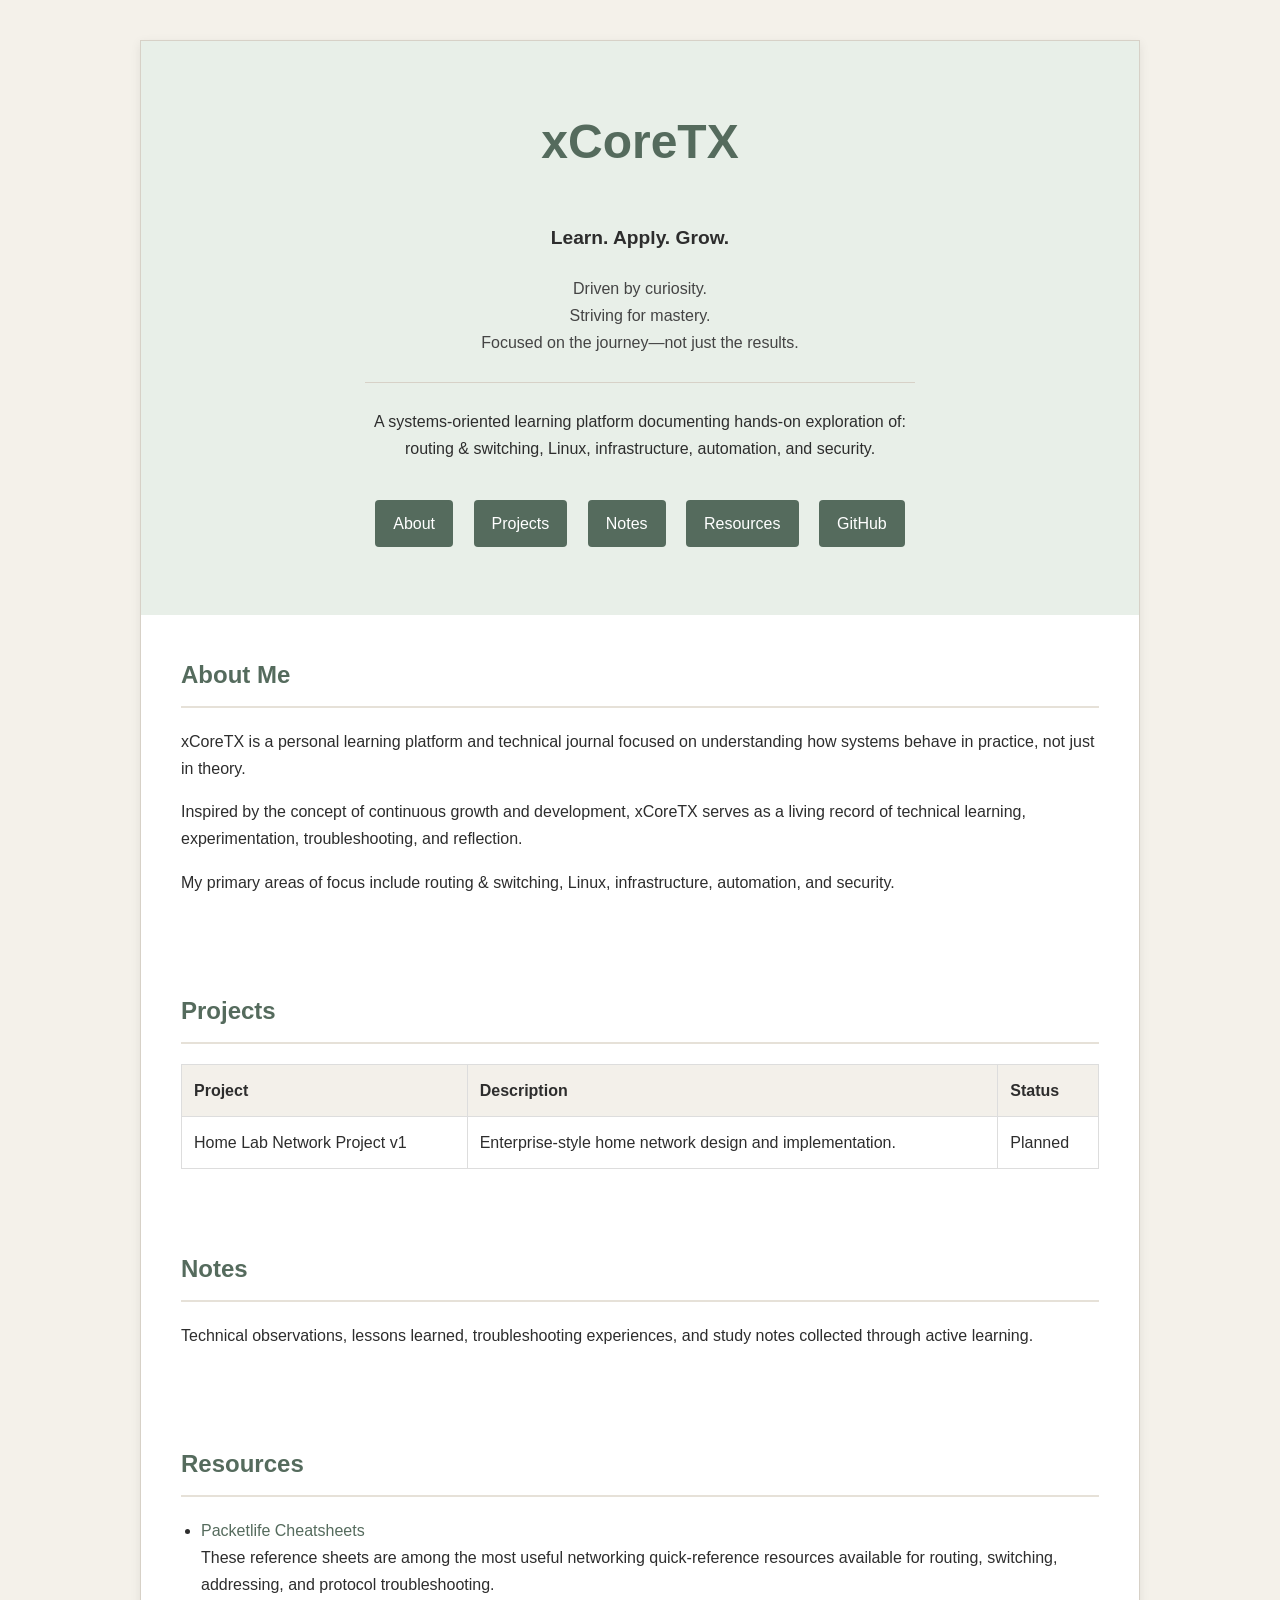
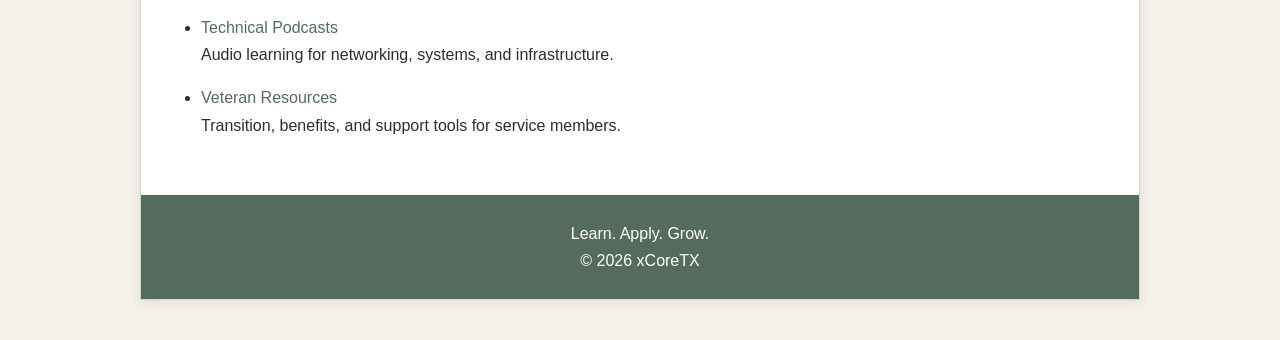
==== index.html @ 454d11e1 "Update index.html Added packetlife-cheatsheets.html" ====
<!DOCTYPE html>
<html lang="en">
<head>
  <meta charset="UTF-8">
  <meta name="viewport" content="width=device-width, initial-scale=1.0">
  
  <title>xCoreTX</title>

  <link rel="stylesheet" href="./assets/styles.css">
</head>

<body>

  <div class="container">

    <!-- HERO -->

    <section id="hero">

      <h1>xCoreTX</h1>

      <p class="tagline">Learn. Apply. Grow.</p>

      
      <div class="motto">
        Driven by curiosity.<br>
        Striving for mastery.<br>
        Focused on the journey&mdash;not just the results.
      </div>

      <hr class="hero-divider">

      <p class="mission">
        A systems-oriented learning platform documenting
        hands-on exploration of:<br>
        routing & switching, Linux, infrastructure, automation, and security.
      </p>

      <div class="nav-buttons">
        <a href="#about">About</a>
        <a href="#projects">Projects</a>
        <a href="#notes">Notes</a>
        <a href="#resources">Resources</a>
        <a href="https://github.com/xcoretx" target="_blank" rel="noopener noreferrer">GitHub</a>
      </div>
    
    </section>

    <!-- ABOUT -->

    <section id="about">
      
      <h2>About Me</h2>

      <p>
        xCoreTX is a personal learning platform and technical journal
        focused on understanding how systems behave in practice,
        not just in theory.
      </p>

      <p>
        Inspired by the concept of continuous growth and development,
        xCoreTX serves as a living record of technical learning,
        experimentation, troubleshooting, and reflection.
      </p>

      <p>
        My primary areas of focus include routing & switching, Linux,
        infrastructure, automation, and security.
      </p>
    
    </section>

    <!-- PROJECTS -->

    <section id="projects">

      <h2>Projects</h2>

      <table class="projects-table">

        <tr>
          <th>Project</th>
          <th>Description</th>
          <th>Status</th>
        </tr>

        <tr>
          <td>Home Lab Network Project v1</td>
          <td>Enterprise-style home network design and implementation.</td>
          <td>Planned</td>
        </tr>
        
      </table>
    
    </section>

    <!-- NOTES -->

    <section id="notes">

      <h2>Notes</h2>

      <p>
        Technical observations, lessons learned, troubleshooting
        experiences, and study notes collected through active learning.
      </p>
      <!--
      <ul>
        <li>CCNP Enterprise Studies</li>
        <li>Linux Administration Notes</li>
        <li>Networking Concepts</li>
        <li>Automation Experiments</li>
        <li>Security Fundamentals</li>
      </ul>
      -->
      
    </section>

    <!-- RESOURCES -->

    <section id="resources">

      <h2>Resources</h2>

      <ul>
        
        <!-- PACKETLIFE CHEAT SHEETS -->
        <li>
          <p>
            <a href="./resources/packetlife-cheatsheets.html">
              Packetlife Cheatsheets
            </a>
            <br>
            These reference sheets are among the most useful networking quick-reference
            resources available for routing, switching, addressing, and protocol troubleshooting.
          </p>
        </li>
        
        <!-- TECHNICAL PODCASTS -->
        <li>
          <p>
            <a href="./resources/technical-podcasts.html">
              Technical Podcasts
            </a>
            <br>
            Audio learning for networking, systems, and infrastructure.
          </p>
        </li>

        <!-- VETERAN RESOURCES -->        
        <li>
          <p>
            <a href="./resources/veteran-resources.html">
              Veteran Resources
            </a>
            <br>
            Transition, benefits, and support tools for service members.
          </p>
        </li>

      </ul>
    
    </section>

    <!-- FOOTER -->

    <footer>

      Learn. Apply. Grow.<br>
      &copy; 2026 xCoreTX
    
    </footer>
  
  </div>

</body>
</html>
---- assets/styles.css ----
/* ==========================
xCoreTX Global Styles
Shared System Stylesheet
========================== */

/* Base Reset */

* {
  box-sizing: border-box;
}

body {
  margin: 0;
  padding: 40px;
  font-family: "Helvetica Neue", Arial, sans-serif;
  line-height: 1.7;
  background-color: #F4F1EA;
  color: #2D2D2D;
}

/* ==========================
Layout Container
========================== */

.container {
  max-width: 1000px;
  margin: auto;
  background: #FFFFFF;
  border: 1px solid #D7D1C7;
  box-shadow: 0 3px 10px rgba(0,0,0,0.08);
  overflow: hidden;
}

/* ==========================
Sections
========================== */

section {
  padding: 40px;
}

/* ==========================
Typography
========================== */

h1,
h2,
h3 {
  margin-top: 0;
}

h1 {
  font-size: 3rem;
  color: #556B5D;
}

h2 {
  color: #556B5D;
  border-bottom: 2px solid #E6E1D8;
  padding-bottom: 10px;
}

p {
  margin-bottom: 15px;
}

/* ==========================
Links
========================== */

a {
  color: #556B5D;
  text-decoration: none;
}

a:hover {
  text-decoration: underline;
}

/* ==========================
Homepage Hero
========================== */

#hero {
  text-align: center;
  background: #E8EFE8;
  padding: 60px 40px;
}

.tagline {
  font-size: 1.2rem;
  font-weight: bold;
}

.motto {
  margin-top: 20px;
  color: #444;
}

.hero-divider {
  width: 60%;
  margin: 25px auto;
  border: 0;
  border-top: 1px solid #D7D1C7;
}

.mission {
  max-width: 800px;
  margin: 25px auto 0 auto;
  text-align: center;
}

/* ==========================
Internal Page Header
========================== */

.page-header {
  text-align: center;
  background: #E8EFE8;
  padding: 50px 40px;
  border-bottom: 1px solid #D7D1C7;
}

.page-header h1 {
  margin-bottom: 10px;
}

.page-header p {
  margin-bottom: 15px;
  color: #444;
}

/* ==========================
Navigation Buttons
========================== */

.nav-buttons {
  margin-top: 30px;
}

.nav-buttons a {
  display: inline-block;
  margin: 8px;
  padding: 10px 18px;
  background: #556B5D;
  color: white;
  border-radius: 4px;
}

.nav-buttons a:hover {
  background: #425448;
  text-decoration: none;
}

/* ==========================
Back Navigation
========================== */

.back {
  margin-top: 20px;
}

.back a {
  font-weight: bold;
  font-size: 0.95rem;
}

/* ==========================
Resource Cards
========================== */

.resource-card {
  margin-bottom: 20px;
  padding: 15px;
  border-left: 3px solid #556B5D;
  background: #FAFAF7;
}

.resource-card a {
  font-weight: bold;
  color: #2D3A33;
}

.resource-card p {
  margin: 5px 0 0 0;
  color: #555;
}

/* ==========================
Projects Table
========================== */

.projects-table {
  width: 100%;
  border-collapse: collapse;
}

.projects-table th,
.projects-table td {
  border: 1px solid #DDD;
  padding: 12px;
  text-align: left;
}

.projects-table th {
  background: #F3F0EA;
}

/* ==========================
Lists
========================== */

ul {
  padding-left: 20px;
}

/* ==========================
Footer
========================== */

footer {
  text-align: center;
  background: #556B5D;
  color: white;
  padding: 25px;
}

/* ==========================
Mobile
========================== */

@media (max-width: 768px) {

  body {
    padding: 15px;
  }

  section {
    padding: 30px;
  }

  h1 {
    font-size: 2.2rem;
  }

  .nav-buttons a {
    display: block;
    margin: 10px auto;
    max-width: 200px;
  }

}
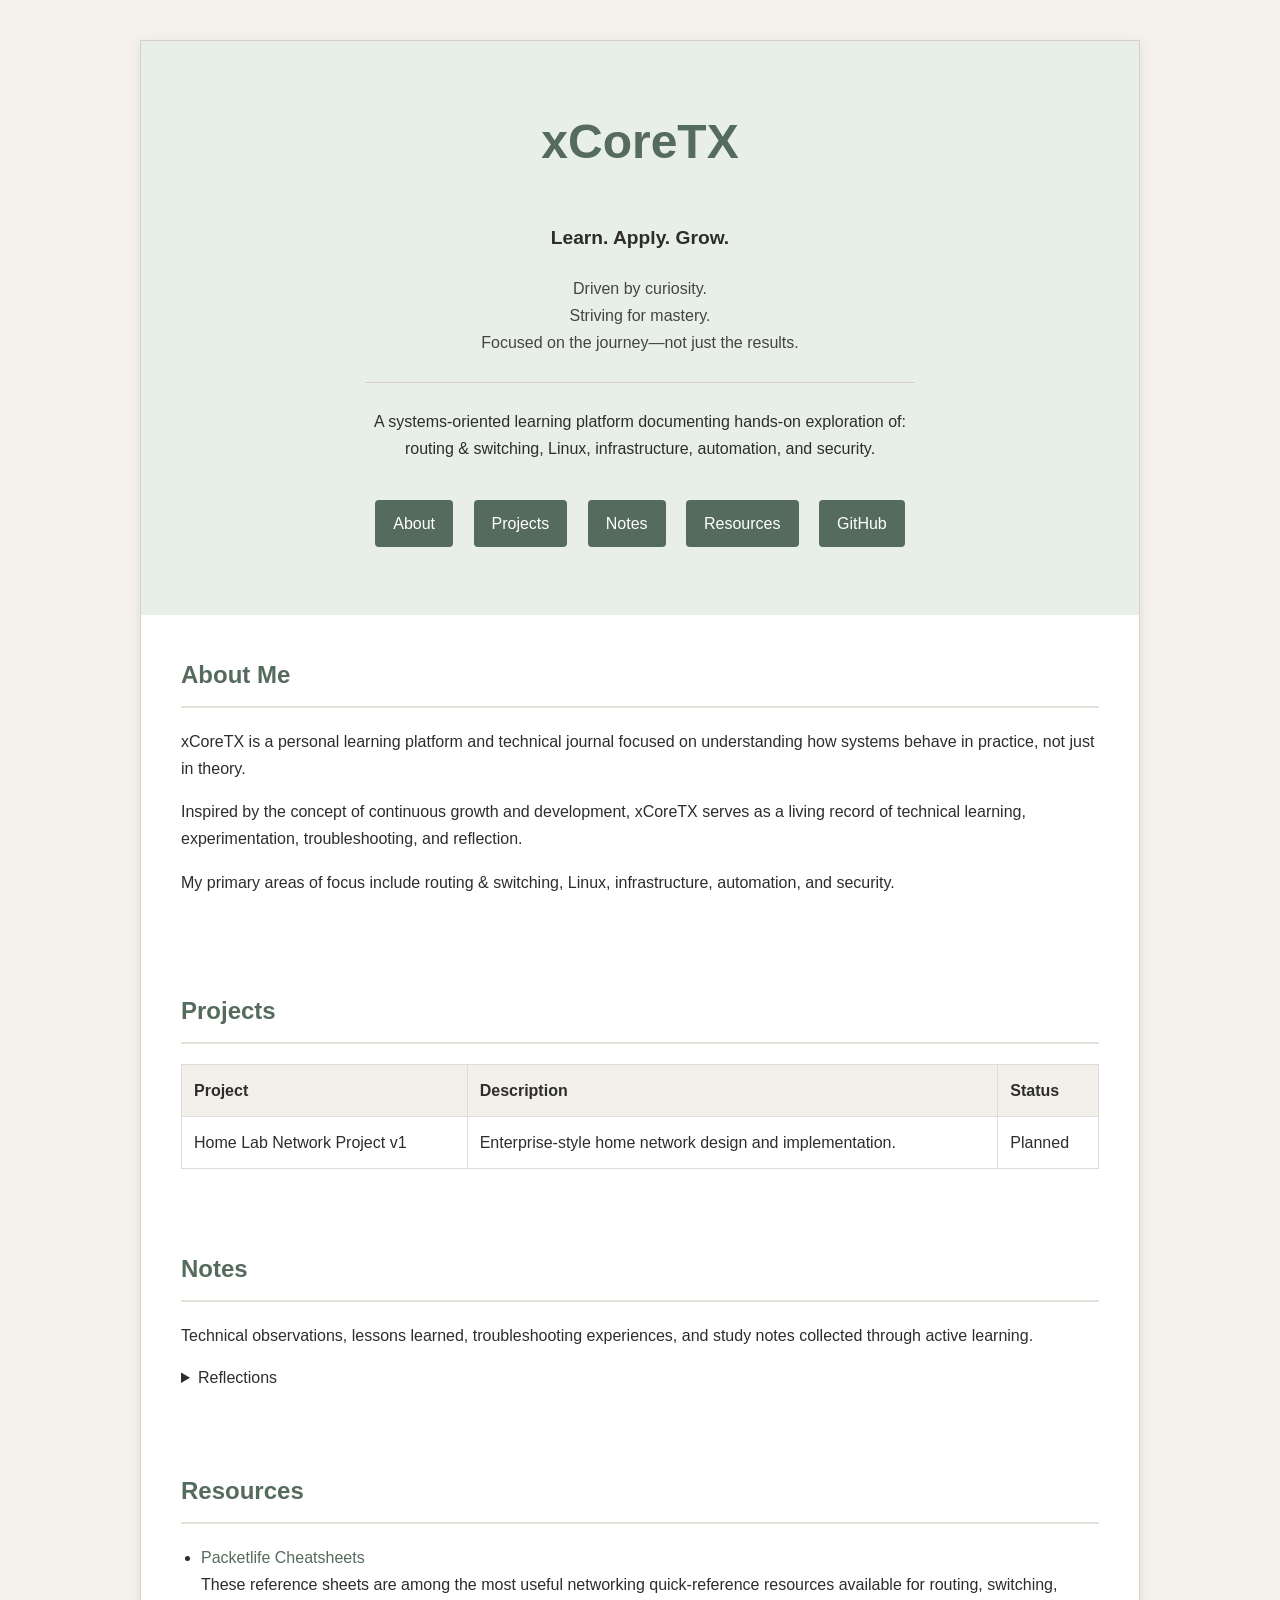
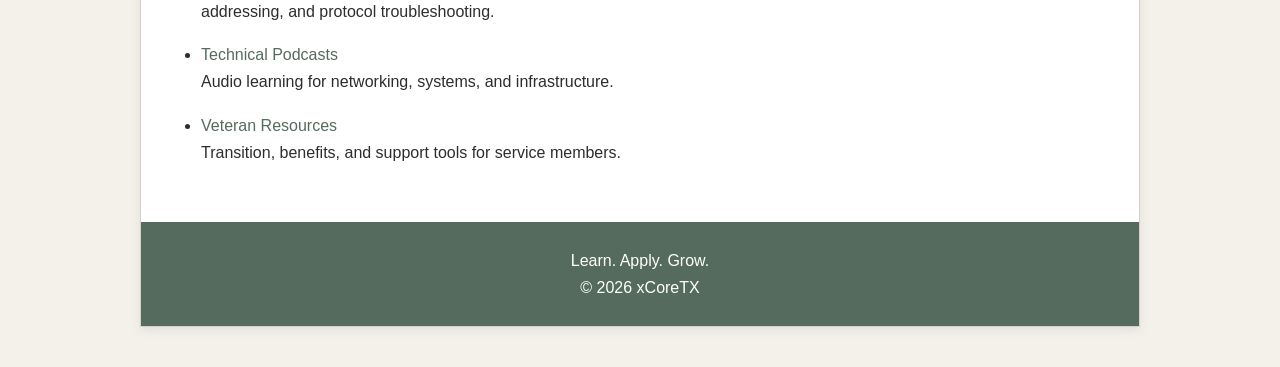
==== commit 0134df28: "Update index.html Added Reflections section to Notes." ====
--- a/index.html
+++ b/index.html
@@ -105,6 +105,18 @@
         Technical observations, lessons learned, troubleshooting
         experiences, and study notes collected through active learning.
       </p>
+
+      <details>
+        <summary>Reflections</summary>
+        <ul>
+          <li>
+            <a href="./notes/reflections/personal-audit.html">
+              Personal Audit
+            </a>
+          </li>
+        </ul>
+      </details>
+      
       <!--
       <ul>
         <li>CCNP Enterprise Studies</li>
--- a/assets/styles.css
+++ b/assets/styles.css
@@ -226,6 +226,20 @@
 }
 
 /* ==========================
+Footer Links
+========================== */
+
+footer a {
+  color: white;
+  font-weight: bold;
+}
+
+footer a:hover {
+  color: #F4F1EA;
+  text-decoration: underline;
+}
+
+/* ==========================
 Mobile
 ========================== */
 
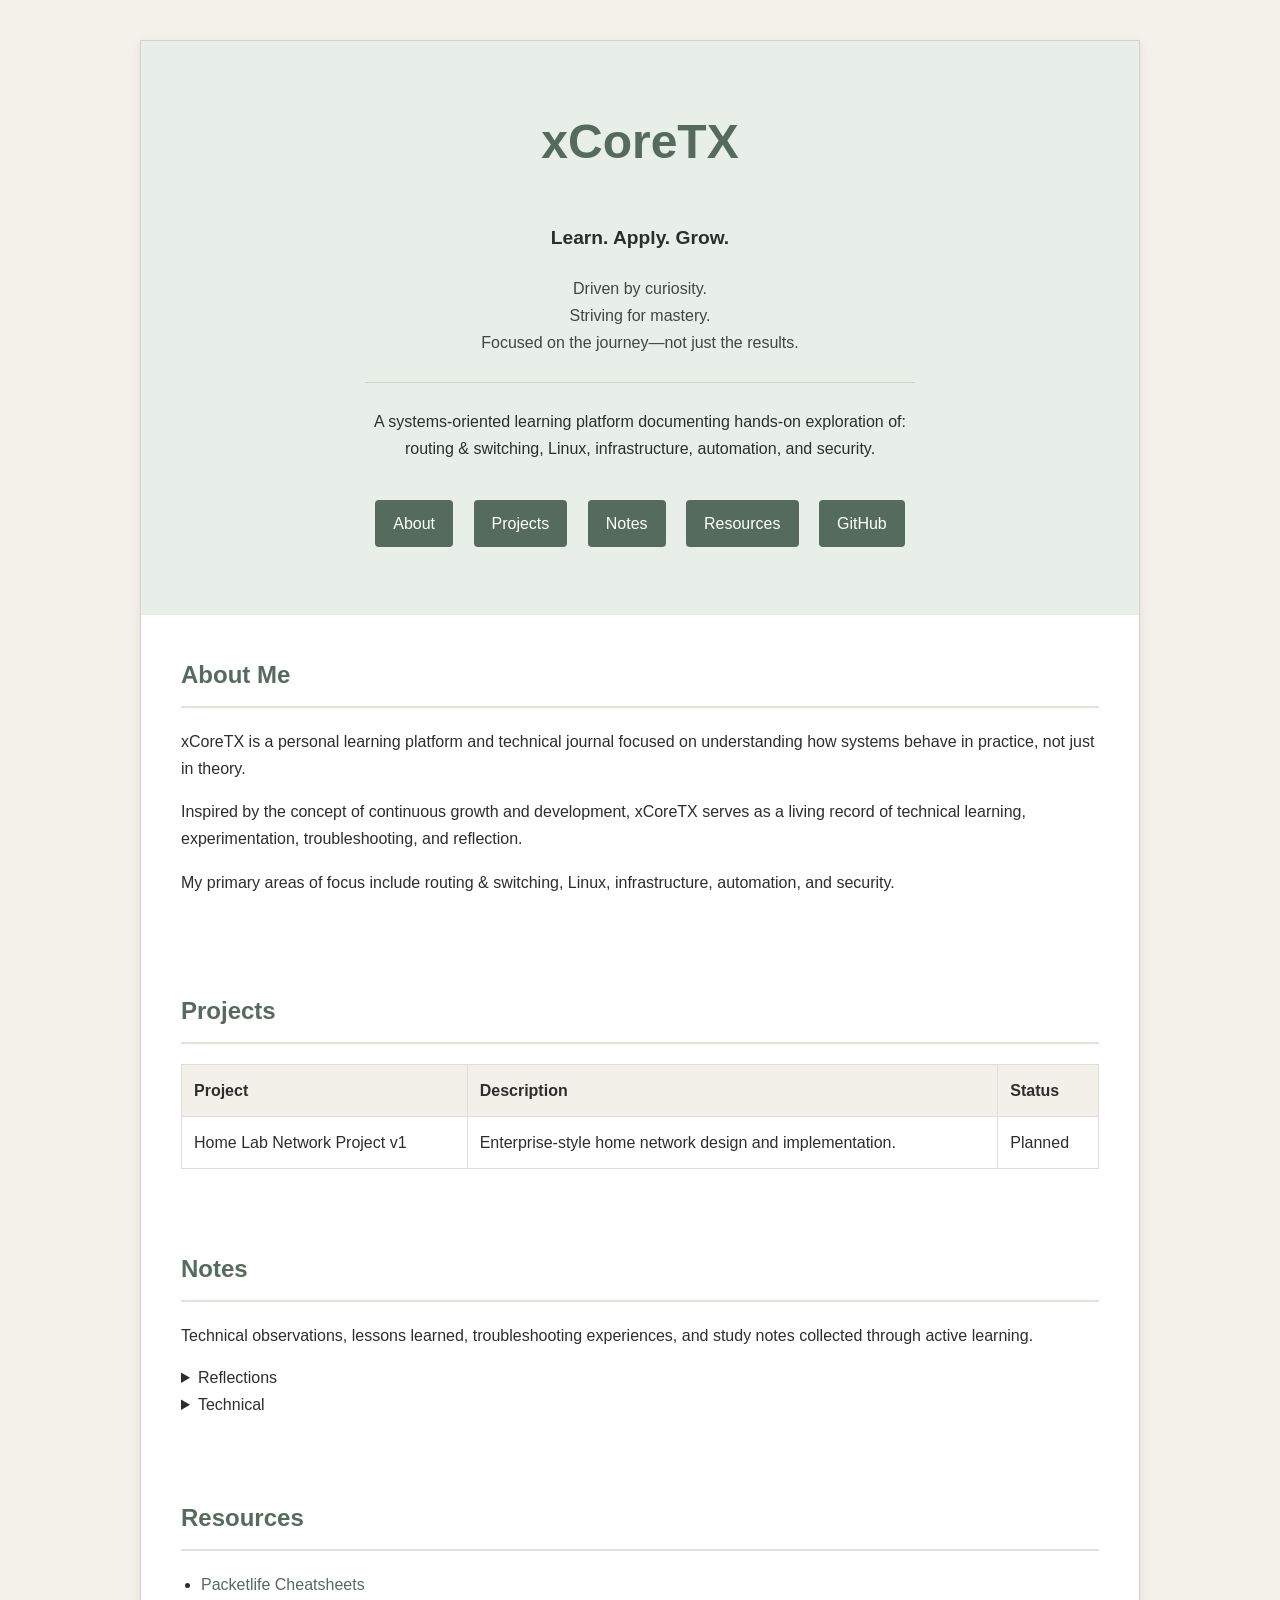
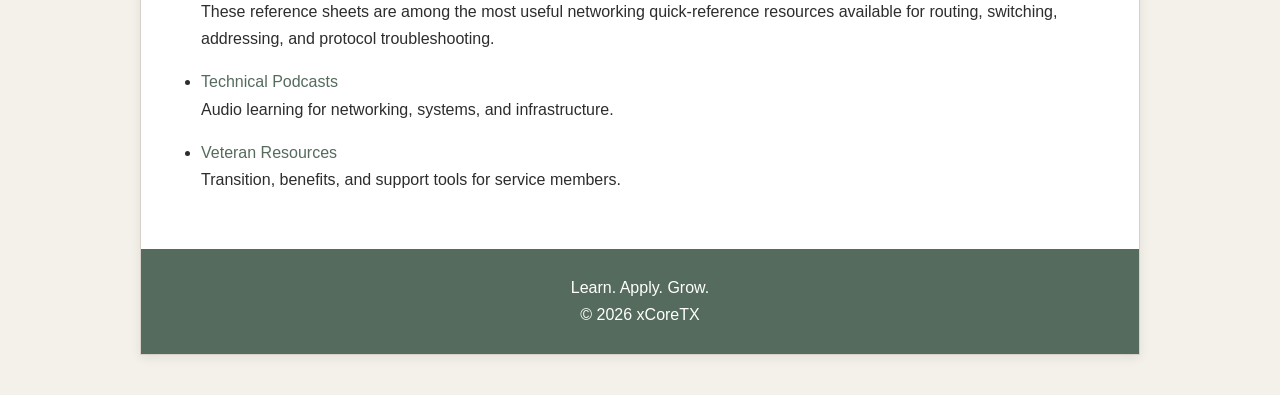
==== commit 692cab99: "Update index.html Added Technical to Notes section." ====
--- a/index.html
+++ b/index.html
@@ -106,17 +106,26 @@
         experiences, and study notes collected through active learning.
       </p>
 
+      <!-- REFLECTIONS -->
       <details>
         <summary>Reflections</summary>
         <ul>
           <li>
-            <a href="./notes/reflections/personal-audit.html">
-              Personal Audit
-            </a>
+            <a href="./notes/reflections/annual-self-assessment.html">Annual Self-Assessment</a>
           </li>
         </ul>
       </details>
-      
+
+      <!-- TECHNICAL -->
+      <details>
+        <summary>Technical</summary>
+        <ul>
+          <li>
+            <a href="./notes/technical/dns-cloudflare.html">DNS Filtering with Cloudflare 1.1.1.1</a>
+          </li>
+        </ul>
+      </details>
+
       <!--
       <ul>
         <li>CCNP Enterprise Studies</li>
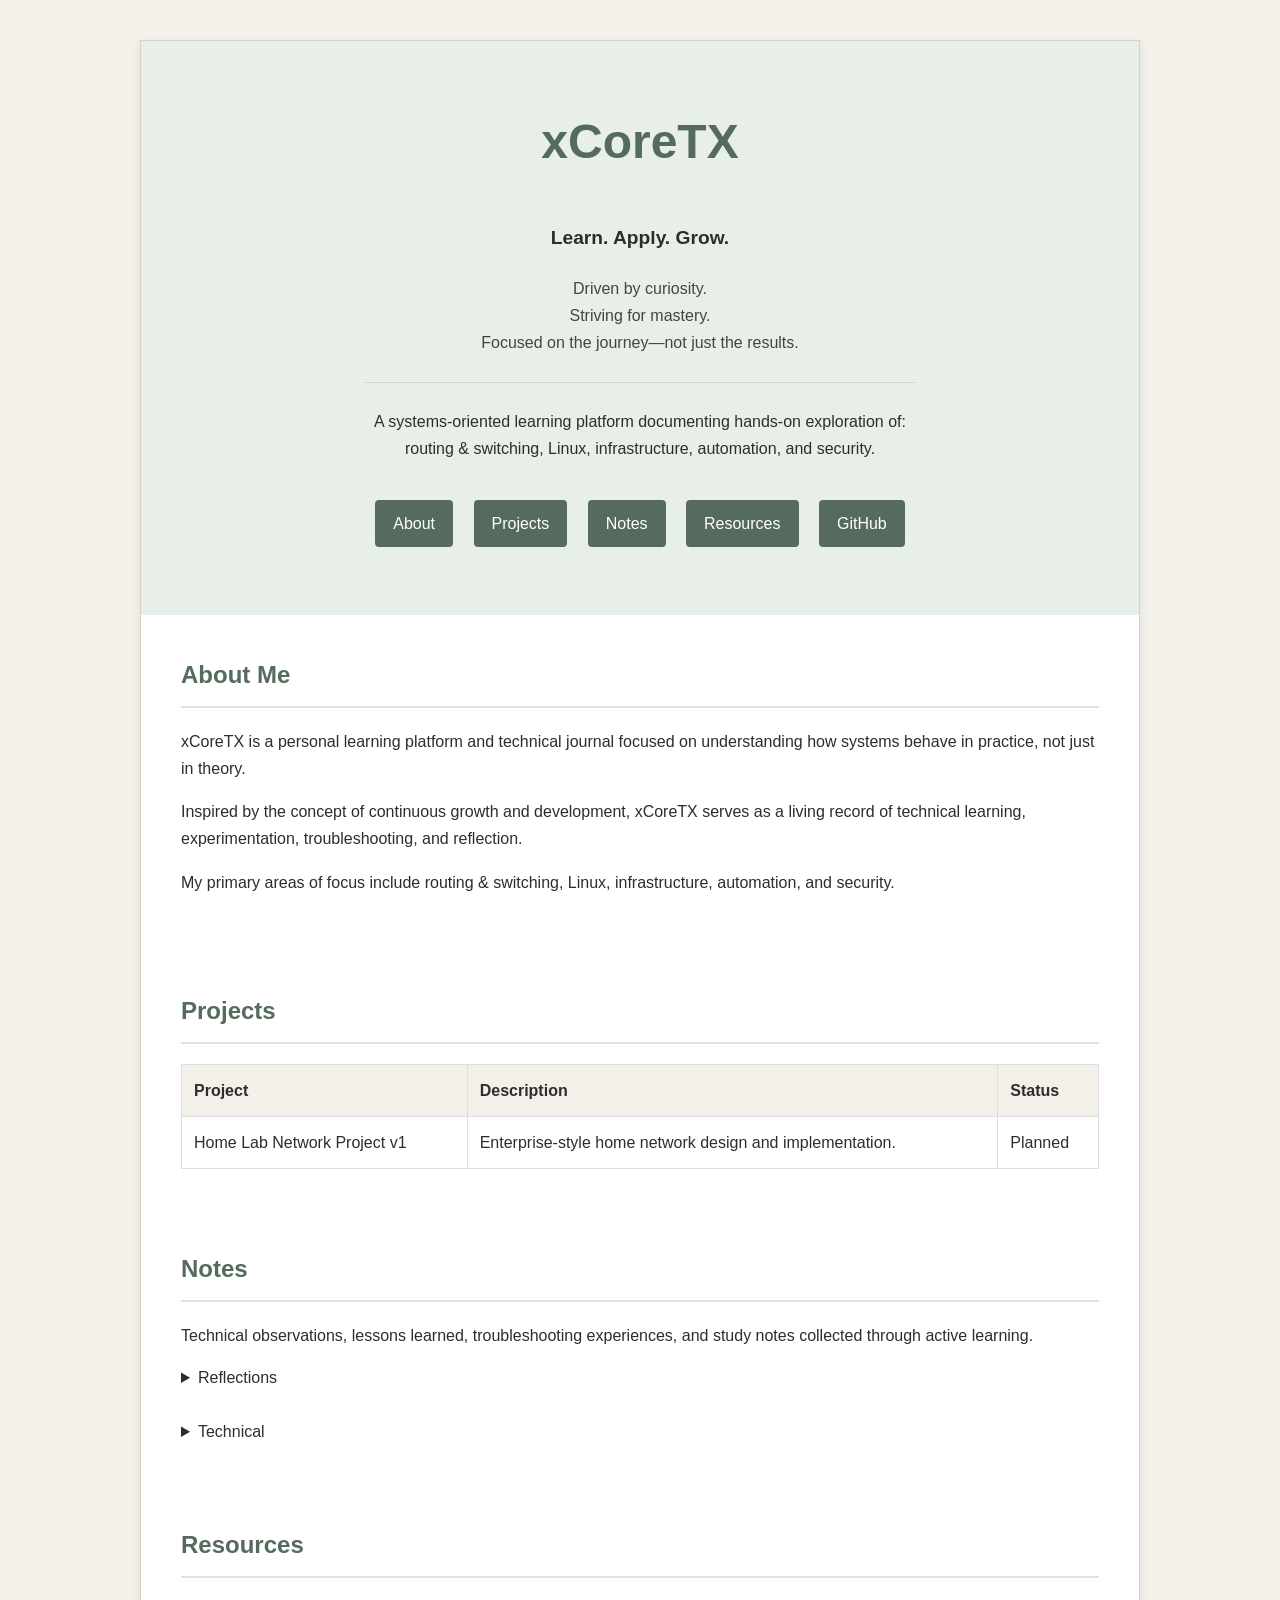
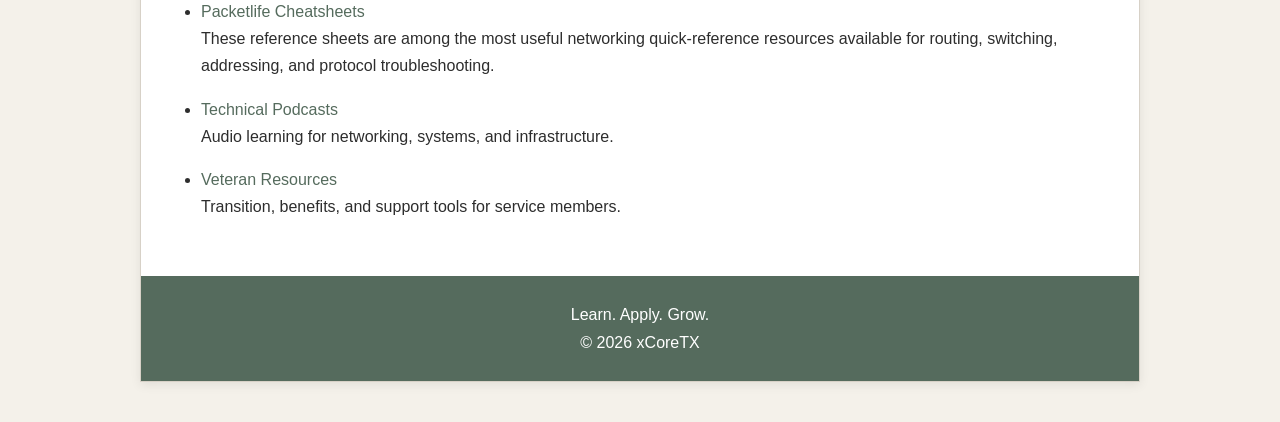
==== commit 2b07ab2e: "Update index.html Added a <br> in between Reflections and Technical." ====
--- a/index.html
+++ b/index.html
@@ -115,6 +115,8 @@
           </li>
         </ul>
       </details>
+
+      <br>
 
       <!-- TECHNICAL -->
       <details>
